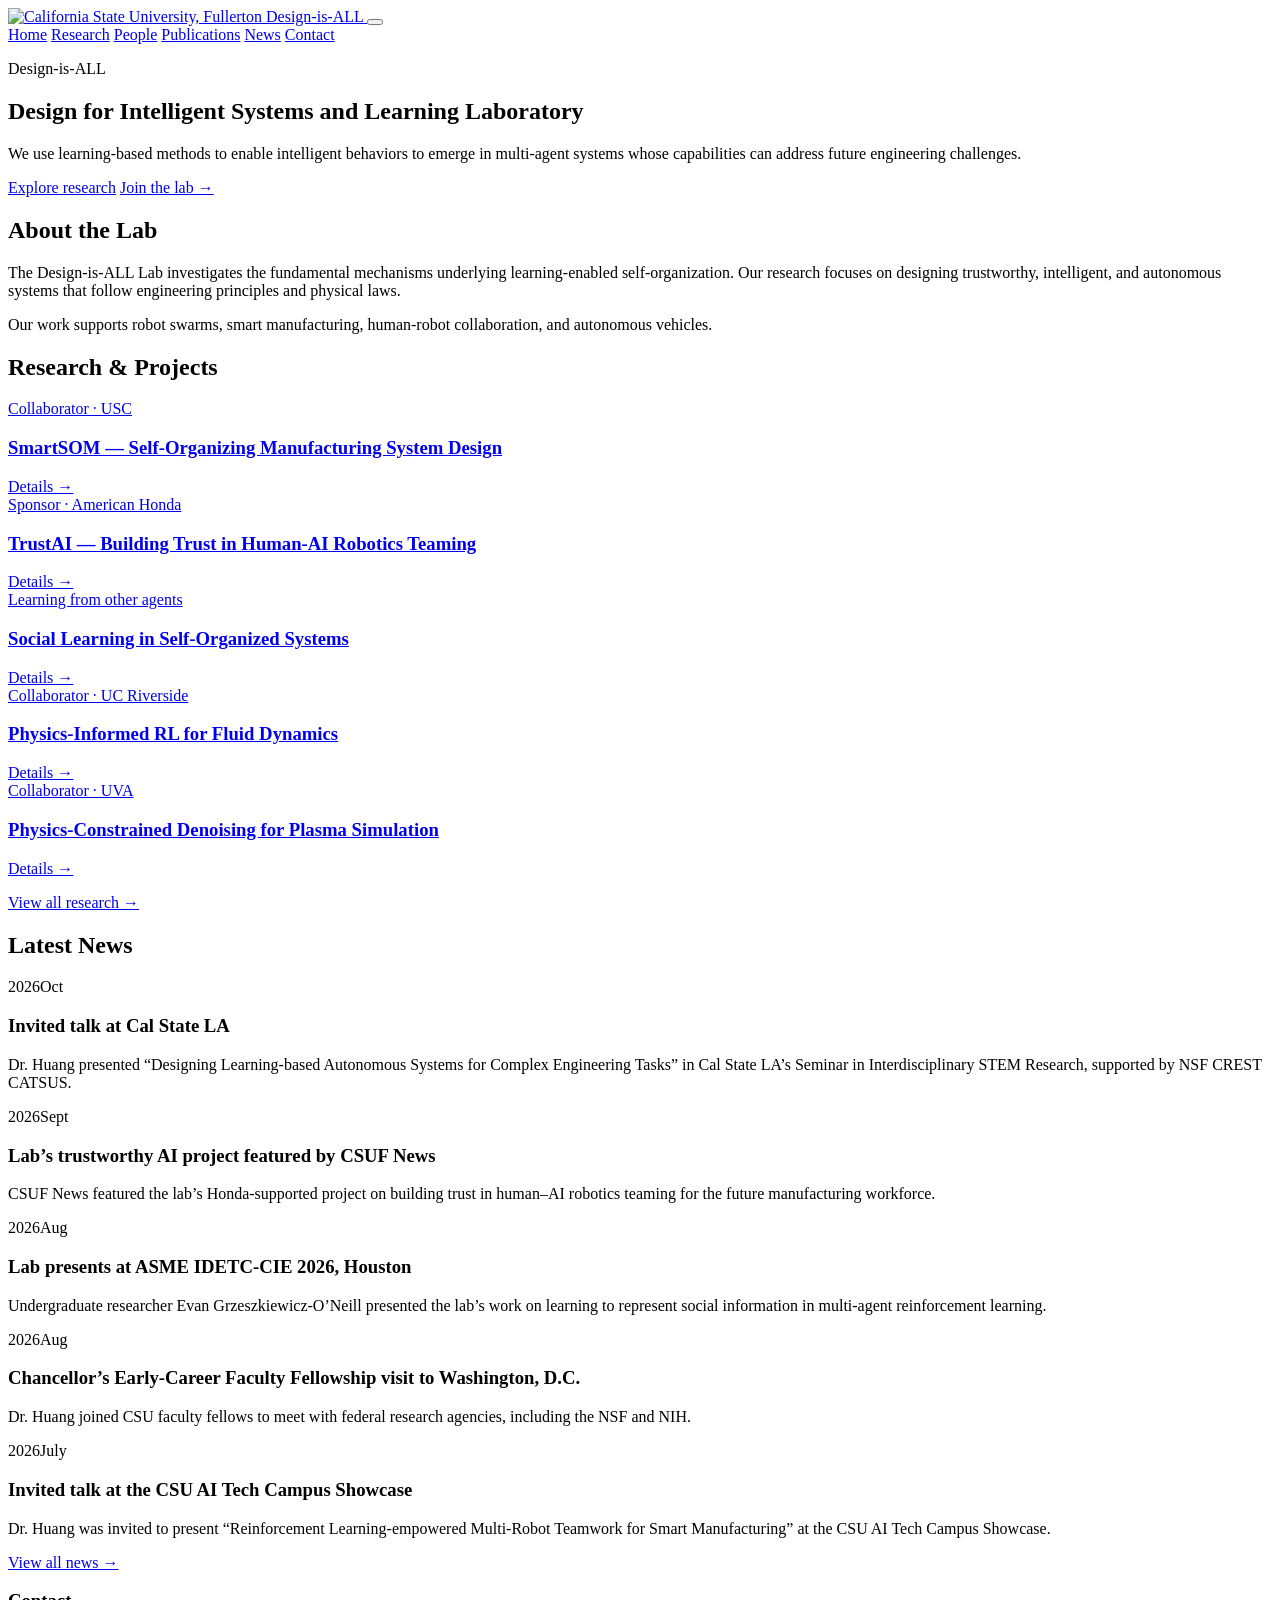
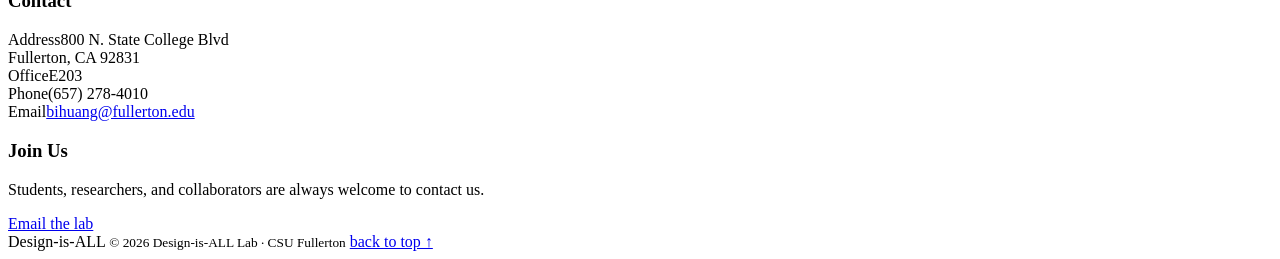
==== index.html @ df872aeb "Update People and News from Website-Content (Nov 2026) - People: new grad (Kevin Tran) and joint mem" ====
<!DOCTYPE html>
<html lang="en">
<head>
  <meta charset="UTF-8" />
  <meta name="viewport" content="width=device-width, initial-scale=1.0" />
  <title>Design-is-ALL Lab · CSU Fullerton</title>
  <meta name="description" content="Design for Intelligent Systems and Learning Laboratory — multi-agent reinforcement learning, self-organizing systems, and trustworthy AI at CSU Fullerton." />
  <link rel="preconnect" href="https://fonts.googleapis.com" />
  <link rel="preconnect" href="https://fonts.gstatic.com" crossorigin />
  <link href="https://fonts.googleapis.com/css2?family=Fraunces:opsz,wght@9..144,600;9..144,700&family=Sora:wght@300;400;500;600;700;800&family=Inter:wght@400;500;600;700&family=JetBrains+Mono:wght@400;500&display=swap" rel="stylesheet" />
  <link rel="stylesheet" href="assets/css/style.css" />
</head>
<body>

  <header class="site-header" id="top">
    <div class="container nav-inner">
      <a class="brand" href="#home">
        <img class="brand-badge" src="assets/images/csuf-seal.svg" alt="California State University, Fullerton" width="40" height="40" />
        <span class="brand-text">Design-is-ALL</span>
      </a>
      <button class="nav-toggle" aria-label="Menu" aria-expanded="false" aria-controls="primary-nav"><span></span><span></span><span></span></button>
      <nav class="primary-nav" id="primary-nav" aria-label="Primary">
        <a href="index.html">Home</a>
        <a href="research.html">Research</a>
        <a href="people.html">People</a>
        <a href="publications.html">Publications</a>
        <a href="news.html">News</a>
        <a href="contact.html">Contact</a>
      </nav>
    </div>
  </header>

  <main>
    <!-- HERO -->
    <section class="hero" id="home">
      <div class="container hero-inner">
        <p class="hero-short">Design-is-ALL</p>
        <h1>Design for Intelligent Systems and Learning Laboratory</h1>
        <p class="lead">We use learning-based methods to enable intelligent behaviors to emerge in multi-agent systems whose capabilities can address future engineering challenges.</p>
        <div class="hero-actions">
          <a class="btn btn-primary" href="#research">Explore research</a>
          <a class="btn btn-ghost" href="#contact">Join the lab &rarr;</a>
        </div>
      </div>
    </section>

    <!-- ABOUT THE LAB -->
    <section class="section band" id="about">
      <div class="container about-copy">
        <h2>About the Lab</h2>
        <p>The Design-is-ALL Lab investigates the fundamental mechanisms underlying learning-enabled self-organization. Our research focuses on designing trustworthy, intelligent, and autonomous systems that follow engineering principles and physical laws.</p>
        <p>Our work supports robot swarms, smart manufacturing, human-robot collaboration, and autonomous vehicles.</p>
      </div>
    </section>

    <!-- RESEARCH & PROJECTS (titles only — click through to the Research page) -->
    <section class="section" id="research">
      <div class="container">
        <div class="section-head">
          <h2>Research <span class="amp">&amp;</span> Projects</h2>
        </div>
        <div class="proj-grid">
          <a class="proj-card" href="research.html#smartsom">
            <div class="proj-main"><span class="tag">Collaborator · USC</span><h3>SmartSOM — Self-Organizing Manufacturing System Design</h3></div>
            <span class="proj-go">Details &rarr;</span>
          </a>
          <a class="proj-card" href="research.html#trustai">
            <div class="proj-main"><span class="tag">Sponsor · American Honda</span><h3>TrustAI — Building Trust in Human-AI Robotics Teaming</h3></div>
            <span class="proj-go">Details &rarr;</span>
          </a>
          <a class="proj-card" href="research.html#social-learning">
            <div class="proj-main"><span class="tag">Learning from other agents</span><h3>Social Learning in Self-Organized Systems</h3></div>
            <span class="proj-go">Details &rarr;</span>
          </a>
          <a class="proj-card" href="research.html#physics-rl">
            <div class="proj-main"><span class="tag">Collaborator · UC Riverside</span><h3>Physics-Informed RL for Fluid Dynamics</h3></div>
            <span class="proj-go">Details &rarr;</span>
          </a>
          <a class="proj-card" href="research.html#plasma">
            <div class="proj-main"><span class="tag">Collaborator · UVA</span><h3>Physics-Constrained Denoising for Plasma Simulation</h3></div>
            <span class="proj-go">Details &rarr;</span>
          </a>
        </div>
        <p class="research-more"><a class="btn btn-ghost" href="research.html">View all research &rarr;</a></p>
      </div>
    </section>

    <!-- LATEST NEWS -->
    <section class="section band" id="news">
      <div class="container">
        <div class="section-head">
          <h2>Latest News</h2>
        </div>
        <div class="news">
          <div class="news-item"><div class="date"><span class="yr">2026</span><span class="mo">Oct</span></div><div><h3>Invited talk at Cal State LA</h3><p>Dr. Huang presented &ldquo;Designing Learning-based Autonomous Systems for Complex Engineering Tasks&rdquo; in Cal State LA&rsquo;s Seminar in Interdisciplinary STEM Research, supported by NSF CREST CATSUS.</p></div></div>
          <div class="news-item"><div class="date"><span class="yr">2026</span><span class="mo">Sept</span></div><div><h3>Lab&rsquo;s trustworthy AI project featured by CSUF News</h3><p>CSUF News featured the lab&rsquo;s Honda-supported project on building trust in human&ndash;AI robotics teaming for the future manufacturing workforce.</p></div></div>
          <div class="news-item"><div class="date"><span class="yr">2026</span><span class="mo">Aug</span></div><div><h3>Lab presents at ASME IDETC-CIE 2026, Houston</h3><p>Undergraduate researcher Evan Grzeszkiewicz-O&rsquo;Neill presented the lab&rsquo;s work on learning to represent social information in multi-agent reinforcement learning.</p></div></div>
          <div class="news-item"><div class="date"><span class="yr">2026</span><span class="mo">Aug</span></div><div><h3>Chancellor&rsquo;s Early-Career Faculty Fellowship visit to Washington, D.C.</h3><p>Dr. Huang joined CSU faculty fellows to meet with federal research agencies, including the NSF and NIH.</p></div></div>
          <div class="news-item"><div class="date"><span class="yr">2026</span><span class="mo">July</span></div><div><h3>Invited talk at the CSU AI Tech Campus Showcase</h3><p>Dr. Huang was invited to present &ldquo;Reinforcement Learning-empowered Multi-Robot Teamwork for Smart Manufacturing&rdquo; at the CSU AI Tech Campus Showcase.</p></div></div>
        </div>
        <p class="research-more"><a class="btn btn-ghost" href="news.html">View all news &rarr;</a></p>
      </div>
    </section>

    <!-- CONTACT & JOIN US -->
    <section class="section" id="contact">
      <div class="container">
        <div class="contact-join">
          <div class="cj-box">
            <h3>Contact</h3>
            <div class="sticker-row"><span class="s-label">Address</span><span class="s-val">800 N. State College Blvd<br/>Fullerton, CA 92831</span></div>
            <div class="sticker-row"><span class="s-label">Office</span><span class="s-val">E203</span></div>
            <div class="sticker-row"><span class="s-label">Phone</span><span class="s-val">(657) 278-4010</span></div>
            <div class="sticker-row"><span class="s-label">Email</span><span class="s-val"><a href="mailto:bihuang@fullerton.edu">bihuang@fullerton.edu</a></span></div>
          </div>
          <div class="cj-box">
            <h3>Join Us</h3>
            <p>Students, researchers, and collaborators are always welcome to contact us.</p>
            <a class="btn btn-primary" href="mailto:bihuang@fullerton.edu?subject=Design-is-ALL%20Lab%20inquiry">Email the lab</a>
          </div>
        </div>
      </div>
    </section>
  </main>

  <footer class="site-footer">
    <div class="container footer-inner">
      <span class="footer-brand">Design-is-ALL</span>
      <small>&copy; <span id="year">2026</span> Design-is-ALL Lab · CSU Fullerton</small>
      <a href="#top" class="to-top">back to top &uarr;</a>
    </div>
  </footer>

  <script src="assets/js/main.js"></script>
</body>
</html>
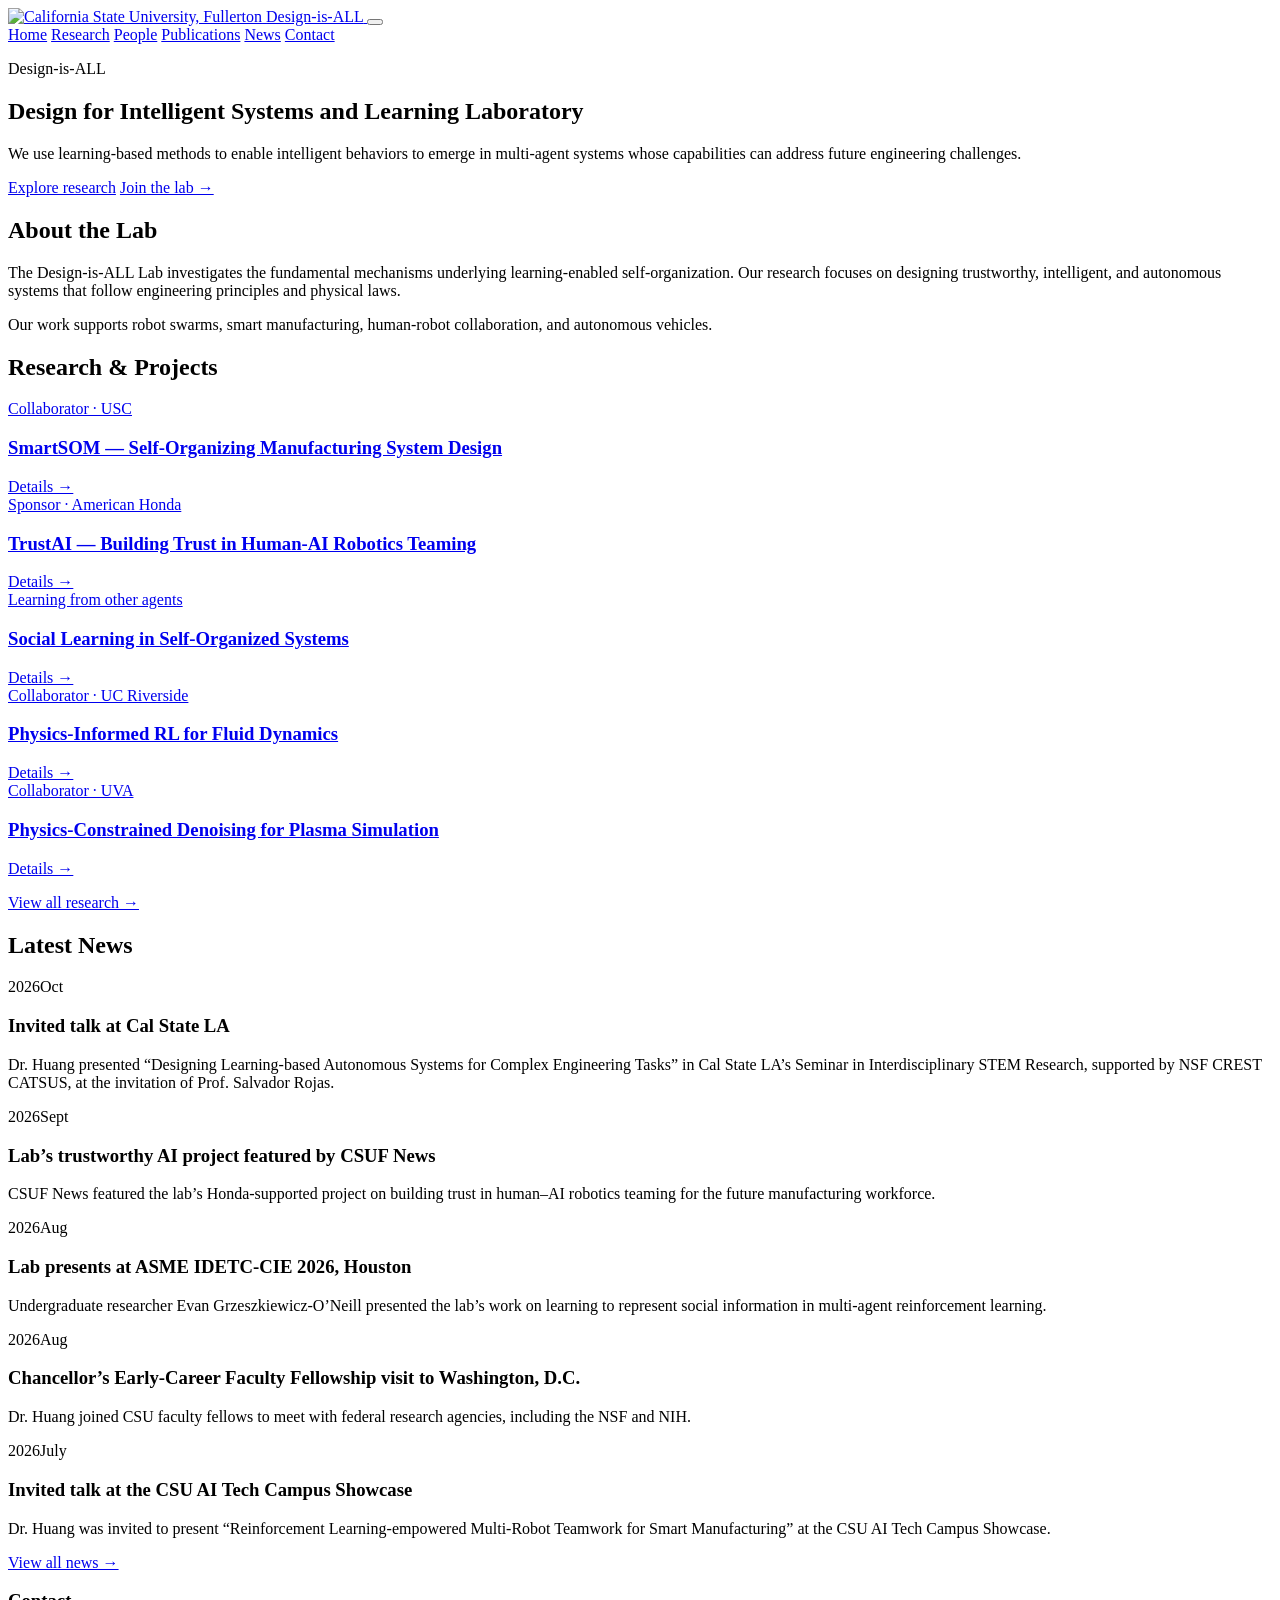
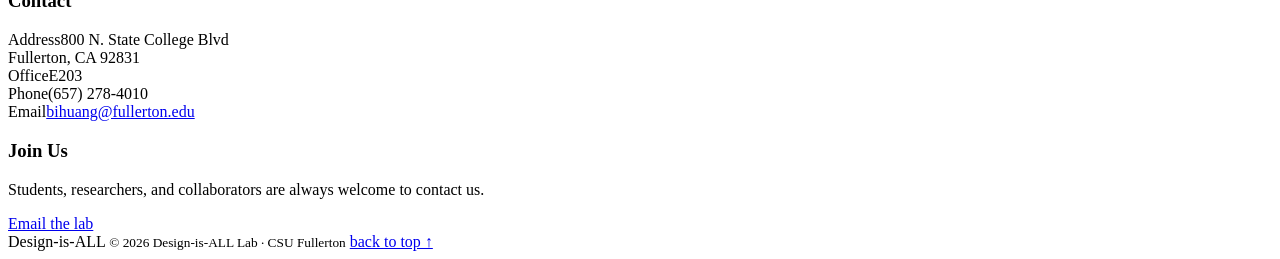
==== commit 210d8c56: "News: note Cal State LA talk was invited by Prof. Salvador Rojas Co-Authored-By: Claude Opus 5.5 <no" ====
--- a/index.html
+++ b/index.html
@@ -92,7 +92,7 @@
           <h2>Latest News</h2>
         </div>
         <div class="news">
-          <div class="news-item"><div class="date"><span class="yr">2026</span><span class="mo">Oct</span></div><div><h3>Invited talk at Cal State LA</h3><p>Dr. Huang presented &ldquo;Designing Learning-based Autonomous Systems for Complex Engineering Tasks&rdquo; in Cal State LA&rsquo;s Seminar in Interdisciplinary STEM Research, supported by NSF CREST CATSUS.</p></div></div>
+          <div class="news-item"><div class="date"><span class="yr">2026</span><span class="mo">Oct</span></div><div><h3>Invited talk at Cal State LA</h3><p>Dr. Huang presented &ldquo;Designing Learning-based Autonomous Systems for Complex Engineering Tasks&rdquo; in Cal State LA&rsquo;s Seminar in Interdisciplinary STEM Research, supported by NSF CREST CATSUS, at the invitation of Prof. Salvador Rojas.</p></div></div>
           <div class="news-item"><div class="date"><span class="yr">2026</span><span class="mo">Sept</span></div><div><h3>Lab&rsquo;s trustworthy AI project featured by CSUF News</h3><p>CSUF News featured the lab&rsquo;s Honda-supported project on building trust in human&ndash;AI robotics teaming for the future manufacturing workforce.</p></div></div>
           <div class="news-item"><div class="date"><span class="yr">2026</span><span class="mo">Aug</span></div><div><h3>Lab presents at ASME IDETC-CIE 2026, Houston</h3><p>Undergraduate researcher Evan Grzeszkiewicz-O&rsquo;Neill presented the lab&rsquo;s work on learning to represent social information in multi-agent reinforcement learning.</p></div></div>
           <div class="news-item"><div class="date"><span class="yr">2026</span><span class="mo">Aug</span></div><div><h3>Chancellor&rsquo;s Early-Career Faculty Fellowship visit to Washington, D.C.</h3><p>Dr. Huang joined CSU faculty fellows to meet with federal research agencies, including the NSF and NIH.</p></div></div>
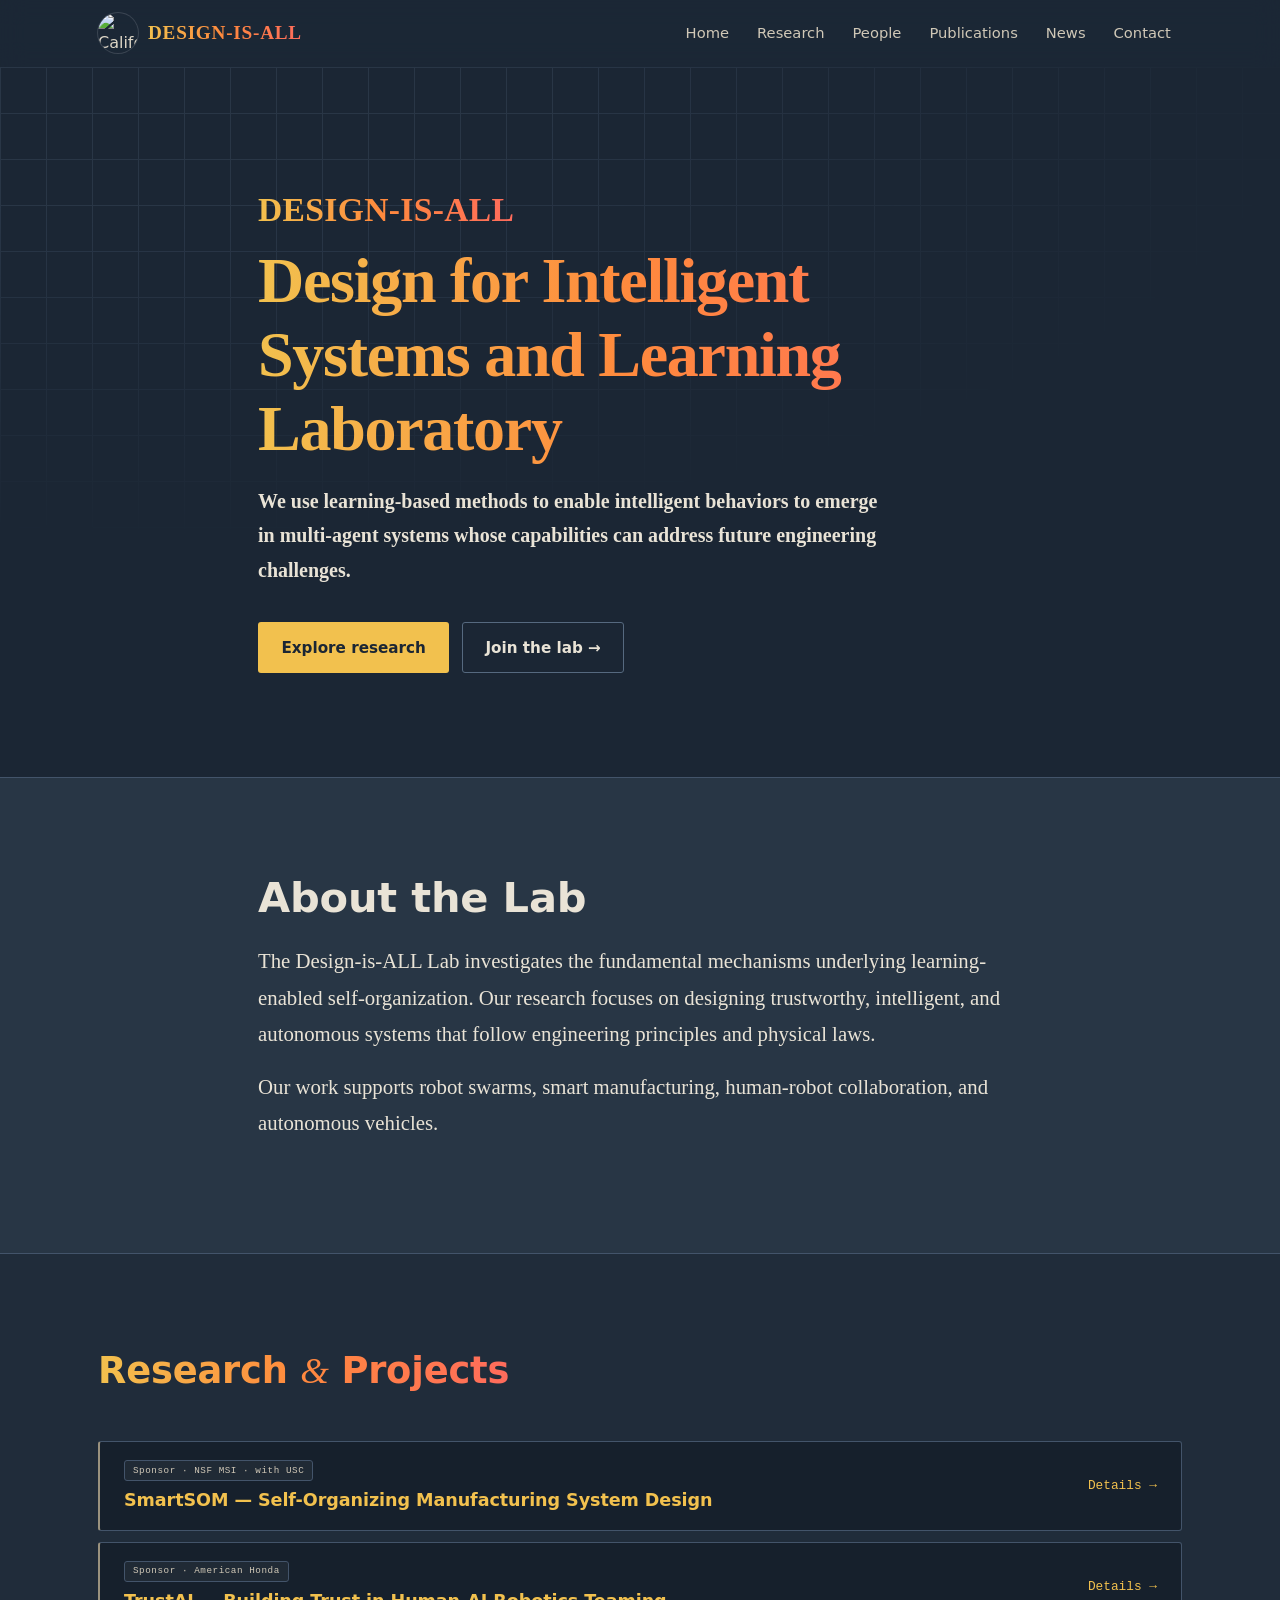
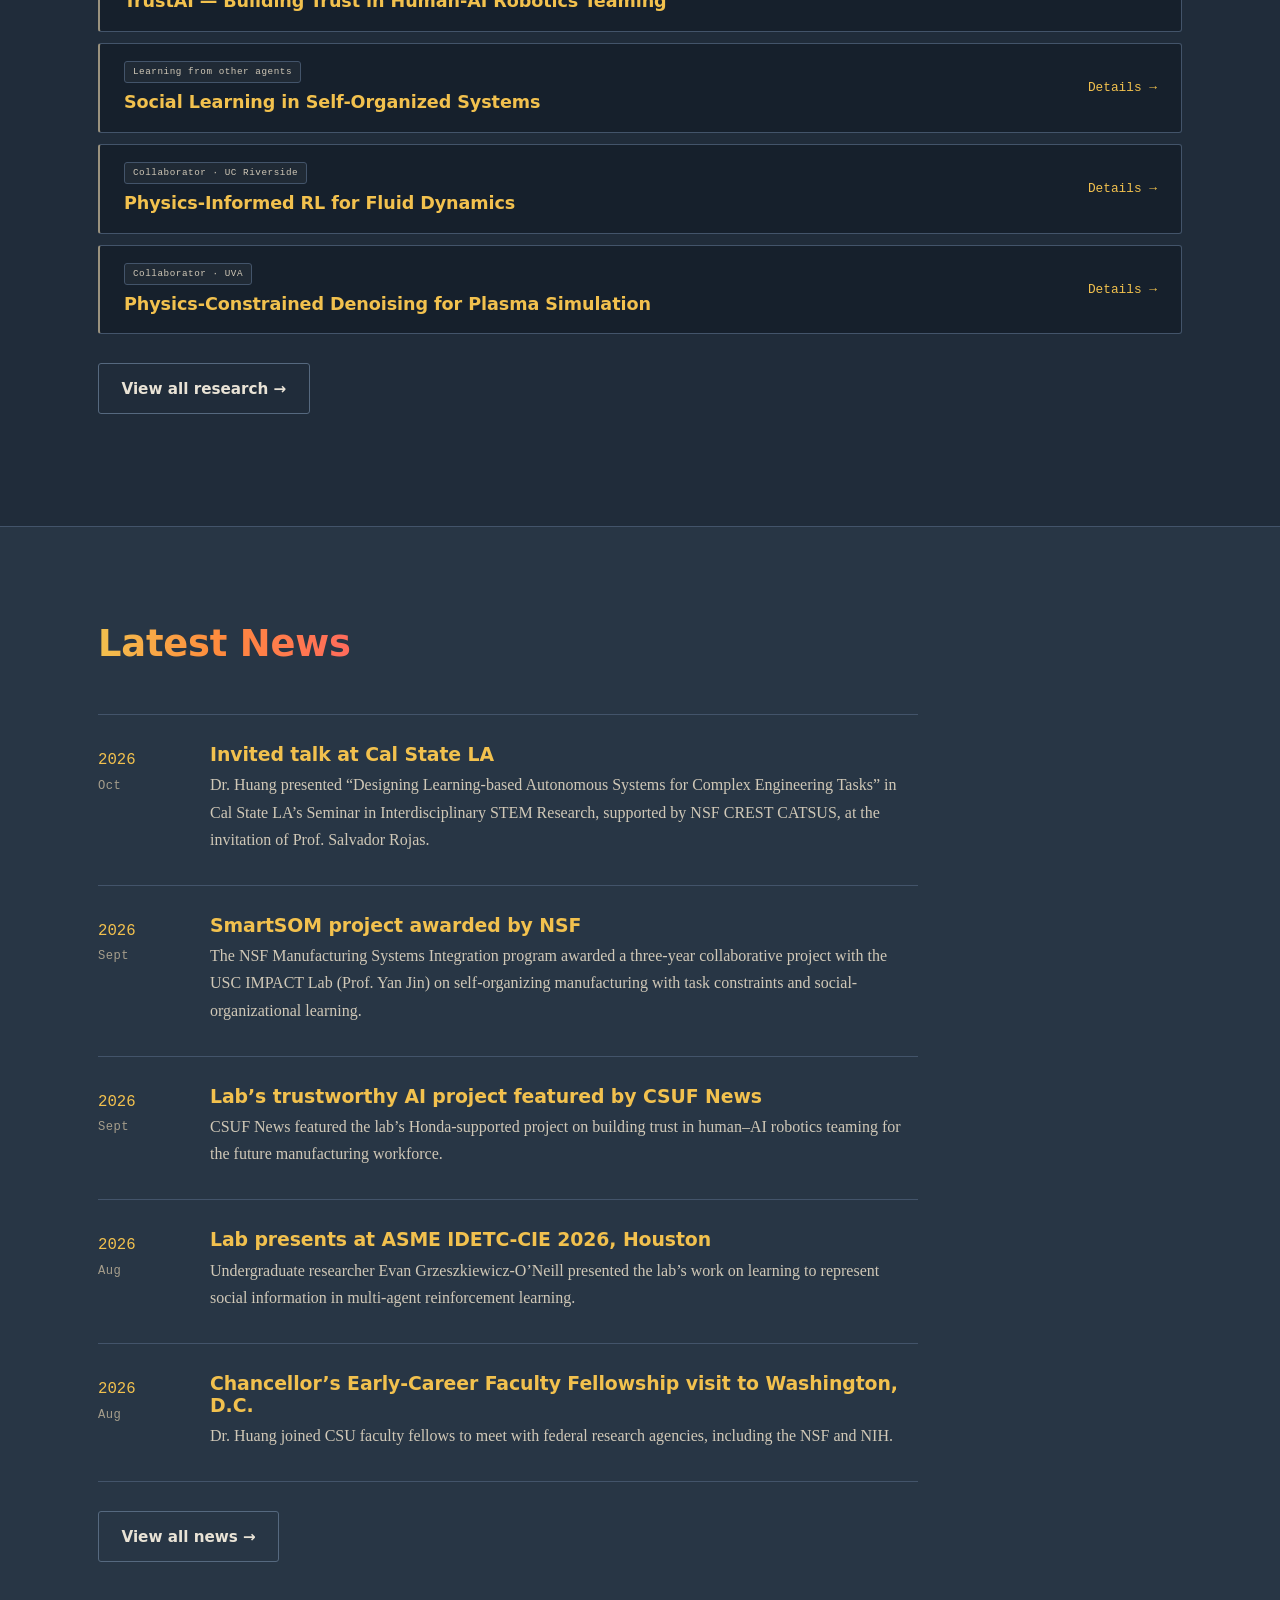
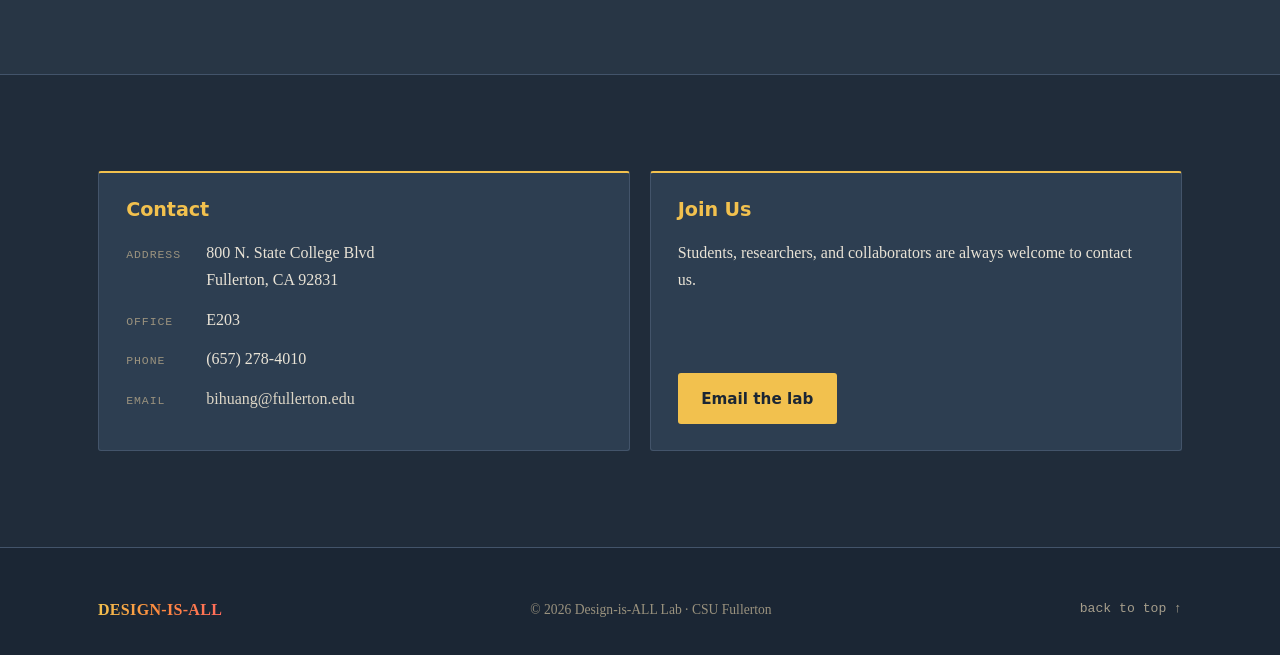
==== commit 3d8869cf: "Add NSF MSI SmartSOM award: news item, expanded project page, NSF logo and framework figure Co-Autho" ====
--- a/index.html
+++ b/index.html
@@ -61,7 +61,7 @@
         </div>
         <div class="proj-grid">
           <a class="proj-card" href="research.html#smartsom">
-            <div class="proj-main"><span class="tag">Collaborator · USC</span><h3>SmartSOM — Self-Organizing Manufacturing System Design</h3></div>
+            <div class="proj-main"><span class="tag">Sponsor · NSF MSI · with USC</span><h3>SmartSOM — Self-Organizing Manufacturing System Design</h3></div>
             <span class="proj-go">Details &rarr;</span>
           </a>
           <a class="proj-card" href="research.html#trustai">
@@ -93,10 +93,10 @@
         </div>
         <div class="news">
           <div class="news-item"><div class="date"><span class="yr">2026</span><span class="mo">Oct</span></div><div><h3>Invited talk at Cal State LA</h3><p>Dr. Huang presented &ldquo;Designing Learning-based Autonomous Systems for Complex Engineering Tasks&rdquo; in Cal State LA&rsquo;s Seminar in Interdisciplinary STEM Research, supported by NSF CREST CATSUS, at the invitation of Prof. Salvador Rojas.</p></div></div>
+          <div class="news-item"><div class="date"><span class="yr">2026</span><span class="mo">Sept</span></div><div><h3>SmartSOM project awarded by NSF</h3><p>The NSF Manufacturing Systems Integration program awarded a three-year collaborative project with the USC IMPACT Lab (Prof. Yan Jin) on self-organizing manufacturing with task constraints and social-organizational learning.</p></div></div>
           <div class="news-item"><div class="date"><span class="yr">2026</span><span class="mo">Sept</span></div><div><h3>Lab&rsquo;s trustworthy AI project featured by CSUF News</h3><p>CSUF News featured the lab&rsquo;s Honda-supported project on building trust in human&ndash;AI robotics teaming for the future manufacturing workforce.</p></div></div>
           <div class="news-item"><div class="date"><span class="yr">2026</span><span class="mo">Aug</span></div><div><h3>Lab presents at ASME IDETC-CIE 2026, Houston</h3><p>Undergraduate researcher Evan Grzeszkiewicz-O&rsquo;Neill presented the lab&rsquo;s work on learning to represent social information in multi-agent reinforcement learning.</p></div></div>
           <div class="news-item"><div class="date"><span class="yr">2026</span><span class="mo">Aug</span></div><div><h3>Chancellor&rsquo;s Early-Career Faculty Fellowship visit to Washington, D.C.</h3><p>Dr. Huang joined CSU faculty fellows to meet with federal research agencies, including the NSF and NIH.</p></div></div>
-          <div class="news-item"><div class="date"><span class="yr">2026</span><span class="mo">July</span></div><div><h3>Invited talk at the CSU AI Tech Campus Showcase</h3><p>Dr. Huang was invited to present &ldquo;Reinforcement Learning-empowered Multi-Robot Teamwork for Smart Manufacturing&rdquo; at the CSU AI Tech Campus Showcase.</p></div></div>
         </div>
         <p class="research-more"><a class="btn btn-ghost" href="news.html">View all news &rarr;</a></p>
       </div>
--- a/assets/css/style.css
+++ b/assets/css/style.css
@@ -0,0 +1,442 @@
+/* =========================================================
+   Design-is-ALL Lab — "layered steel" theme
+   Dark, immersive, rigorous. Silver + bronze accents.
+   Recolor the whole site from the variables below.
+   ========================================================= */
+
+:root {
+  /* layered steel — deep to light */
+  --bg:        #202c3a;   /* page base — steel, not black */
+  --bg-deep:   #1b2634;   /* hero / deepest bands — still steel */
+  --bg-band:   #283645;   /* alternating section band */
+  --panel:     #2d3e51;   /* cards */
+  --panel-2:   #35485d;   /* raised / hover */
+  --line:      #43546a;   /* hairline borders */
+  --line-2:    #56697f;   /* stronger border */
+
+  --steel-500: #9a927e;   /* warm faint labels */
+  --steel-400: #a69e8c;   /* warm muted text */
+  --steel-300: #d0c8b7;   /* warm secondary text */
+  --steel-200: #e9e3d6;   /* warm strong body text (ivory) */
+
+  --text:      #f2c14e;   /* headings — richer, warmer gold */
+  --body:      #e9e3d6;   /* body copy — warm ivory */
+
+  /* accents */
+  --silver:    #ddd6c6;   /* warm link */
+  --silver-dim:#bdb4a1;
+  --bronze:    #f2c14e;   /* warm pop — richer gold */
+  --bronze-dim:#b07c4d;
+
+  --maxw: 1140px;
+  --radius: 3px;          /* sharp, not pill */
+  --font: 'Inter', system-ui, -apple-system, 'Segoe UI', Roboto, sans-serif;
+  --serif: 'Palatino', 'Palatino Linotype', 'Book Antiqua', 'URW Palladio L', P052, Georgia, serif;
+  --display:   'Fraunces', 'Palatino', Georgia, serif;   /* big title */
+  --display-2: 'Sora', 'Inter', system-ui, sans-serif;   /* subtitles / section headings */
+  --mono: 'JetBrains Mono', ui-monospace, 'SF Mono', Menlo, monospace;
+}
+
+* { box-sizing: border-box; }
+html { scroll-behavior: smooth; scroll-padding-top: 78px; }
+body {
+  margin: 0;
+  background: var(--bg);
+  color: var(--body);
+  font-family: var(--serif);
+  line-height: 1.72;
+  font-size: 16px;
+  -webkit-font-smoothing: antialiased;
+  text-rendering: optimizeLegibility;
+}
+
+h1, h2, h3, h4 { color: var(--text); font-optical-sizing: auto; font-weight: 700; line-height: 1.16; letter-spacing: -0.005em; margin: 0 0 .5em; }
+h1 { font-family: var(--display); }             /* big title — Fraunces */
+h2, h3, h4 { font-family: var(--display-2); }   /* subtitles — Sora */
+/* section subtitles share the title's gradient; item titles (h3) stay solid gold */
+h2 {
+  color: #ff9a3d; /* fallback if gradient-text unsupported */
+  background: linear-gradient(92deg, #f2c14e 0%, #ff8a3d 48%, #ff6b5c 100%);
+  -webkit-background-clip: text; background-clip: text; -webkit-text-fill-color: transparent;
+  width: fit-content;
+}
+/* keep UI chrome in the sans; body contents render in the serif (Palatino) */
+.brand, .primary-nav a, .nav-cta, .btn, .footer-brand { font-family: var(--font); }
+p { margin: 0 0 1rem; }
+a { color: var(--silver); text-decoration: none; transition: color .15s; }
+a:hover { color: var(--bronze); }
+img { max-width: 100%; display: block; }
+.amp { font-family: var(--serif); font-style: italic; font-weight: 400; }
+
+.container { width: 100%; max-width: var(--maxw); margin: 0 auto; padding: 0 28px; }
+.band { background: var(--bg-band); }
+
+/* mono kicker / eyebrow */
+.kicker {
+  font-family: var(--mono);
+  font-size: .78rem;
+  letter-spacing: .12em;
+  color: var(--bronze);
+  margin: 0 0 1rem;
+  display: block;
+}
+
+/* ---------- header / nav ---------- */
+.site-header {
+  position: sticky; top: 0; z-index: 60;
+  background: rgba(27,38,52,.82);
+  backdrop-filter: blur(12px) saturate(140%);
+  border-bottom: 1px solid transparent;
+  transition: border-color .25s, background .25s;
+}
+.site-header.scrolled { border-bottom-color: var(--line); background: rgba(27,38,52,.94); }
+.nav-inner { display: flex; align-items: center; justify-content: space-between; height: 66px; }
+
+.brand { display: inline-flex; align-items: center; gap: 10px; }
+.brand-badge { flex: none; display: block; width: 40px; height: 40px; border-radius: 50%; box-shadow: 0 0 0 1px rgba(255,255,255,.14); }
+.brand-text {
+  font-family: var(--serif); font-weight: 700; font-size: 1.2rem; letter-spacing: .04em; text-transform: uppercase;
+  color: #ff9a3d; /* fallback if gradient-text unsupported */
+  background: linear-gradient(92deg, #f2c14e 0%, #ff8a3d 48%, #ff6b5c 100%);
+  -webkit-background-clip: text; background-clip: text; -webkit-text-fill-color: transparent;
+}
+.brand .dot { color: var(--bronze); }
+.brand .thin { color: var(--steel-400); font-weight: 400; }
+
+.primary-nav { display: flex; align-items: center; gap: .35rem; }
+.primary-nav a {
+  color: var(--steel-300); font-size: .92rem; font-weight: 500;
+  padding: .5rem .7rem; border-radius: var(--radius); position: relative;
+}
+.primary-nav a:hover { color: var(--text); }
+.primary-nav a.active { color: var(--text); }
+.primary-nav a.active::after {
+  content: ""; position: absolute; left: .7rem; right: .7rem; bottom: .15rem;
+  height: 1px; background: var(--bronze);
+}
+.nav-cta {
+  color: var(--bg-deep) !important; background: var(--bronze);
+  padding: .45rem 1rem !important; margin-left: .4rem; font-weight: 600;
+}
+.nav-cta:hover { background: #f7cd68; color: var(--bg-deep) !important; }
+
+.nav-toggle { display: none; flex-direction: column; gap: 5px; background: none; border: 0; cursor: pointer; padding: 8px; }
+.nav-toggle span { width: 24px; height: 2px; background: var(--steel-300); transition: .25s; }
+.nav-toggle[aria-expanded="true"] span:nth-child(1) { transform: translateY(7px) rotate(45deg); }
+.nav-toggle[aria-expanded="true"] span:nth-child(2) { opacity: 0; }
+.nav-toggle[aria-expanded="true"] span:nth-child(3) { transform: translateY(-7px) rotate(-45deg); }
+
+/* ---------- hero ---------- */
+.hero { position: relative; background: var(--bg-deep); border-bottom: 1px solid var(--line); overflow: hidden; }
+.hero::before {
+  content: ""; position: absolute; inset: 0;
+  background-image: linear-gradient(var(--line) 1px, transparent 1px), linear-gradient(90deg, var(--line) 1px, transparent 1px);
+  background-size: 46px 46px; opacity: .35;
+  -webkit-mask-image: radial-gradient(120% 90% at 15% 0%, #000 25%, transparent 75%);
+          mask-image: radial-gradient(120% 90% at 15% 0%, #000 25%, transparent 75%);
+}
+.hero-inner { position: relative; z-index: 1; padding: 7.5rem 28px 6.5rem; max-width: 820px; }
+.hero h1 {
+  font-size: clamp(2.3rem, 5.5vw, 4rem);
+  letter-spacing: -0.02em;
+  margin-bottom: 1.1rem;
+  color: #ff9a3d; /* fallback if gradient-text unsupported */
+  background: linear-gradient(92deg, #f2c14e 0%, #ff8a3d 48%, #ff6b5c 100%);
+  -webkit-background-clip: text;
+          background-clip: text;
+  -webkit-text-fill-color: transparent;
+}
+.hero .lead { font-size: clamp(1.05rem, 2vw, 1.25rem); color: var(--steel-200); font-weight: 600; max-width: 640px; }
+.hero-short {
+  font-family: var(--serif);                /* Palatino — the body/content voice */
+  font-size: clamp(1.5rem, 3vw, 2.1rem);
+  font-weight: 600;
+  text-transform: uppercase;
+  letter-spacing: .01em;
+  line-height: 1.35;
+  margin: 0 0 .7rem;
+  width: fit-content;
+  color: #ff9a3d; /* fallback if gradient-text unsupported */
+  background: linear-gradient(92deg, #f2c14e 0%, #ff8a3d 48%, #ff6b5c 100%);
+  -webkit-background-clip: text;
+          background-clip: text;
+  -webkit-text-fill-color: transparent;
+}
+.hero-actions { display: flex; flex-wrap: wrap; gap: .8rem; margin-top: 2.2rem; }
+
+/* ---------- buttons ---------- */
+.btn { display: inline-block; font-weight: 600; font-size: .95rem; padding: .72rem 1.4rem; border-radius: var(--radius); border: 1px solid transparent; transition: all .16s; cursor: pointer; }
+.btn-primary { background: var(--bronze); color: var(--bg-deep); }
+.btn-primary:hover { background: #f7cd68; color: var(--bg-deep); transform: translateY(-1px); }
+.btn-ghost { border-color: var(--line-2); color: var(--steel-200); }
+.btn-ghost:hover { border-color: var(--bronze); color: var(--bronze); }
+
+/* ---------- sections ---------- */
+.section { padding: 6rem 0; border-bottom: 1px solid var(--line); }
+.section-head { max-width: 720px; margin-bottom: 3rem; }
+.section-head h2 { font-size: clamp(1.7rem, 3.5vw, 2.3rem); }
+.section-sub { color: var(--steel-400); font-size: 1.05rem; margin: 0; }
+
+/* ---------- home extras ---------- */
+.about-copy { max-width: 820px; }
+.about-copy p { color: var(--steel-200); font-size: 1.3rem; line-height: 1.75; }
+.about-copy h2 { color: var(--steel-200); background: none; -webkit-text-fill-color: var(--steel-200); font-size: clamp(1.9rem, 4vw, 2.6rem); }
+.about-grid { display: grid; grid-template-columns: auto 1fr; gap: 1.2rem; align-items: start; }
+.about-head h2 {
+  writing-mode: vertical-rl; transform: rotate(180deg); line-height: 1; margin: 0;
+  font-family: var(--serif); color: var(--steel-200); font-weight: 400; background: none; -webkit-text-fill-color: var(--steel-200);
+}
+.about-body p { color: var(--steel-200); font-size: 1.08rem; }
+.about-body p:last-child { margin-bottom: 0; }
+@media (max-width: 760px) {
+  .about-grid { grid-template-columns: 1fr; gap: 1rem; }
+  .about-head h2 { writing-mode: horizontal-tb; }
+}
+
+/* ---------- research / project tiles ---------- */
+.tiles { display: grid; grid-template-columns: repeat(2, 1fr); gap: 1.25rem; }
+.tile {
+  background: var(--panel); border: 1px solid var(--line); border-top: 2px solid var(--steel-500);
+  border-radius: var(--radius); padding: 1.7rem 1.6rem; transition: border-color .18s, transform .18s, background .18s;
+}
+.tile:hover { transform: translateY(-3px); border-top-color: var(--bronze); background: var(--panel-2); }
+.tile .num { font-family: var(--mono); font-size: .82rem; color: var(--bronze); }
+.tile h3 { font-size: 1.22rem; margin: .5rem 0 .6rem; }
+.tile p { color: var(--steel-300); margin: 0; font-size: .98rem; }
+.tile .meta { margin-top: 1rem; font-size: .85rem; color: var(--steel-400); font-family: var(--mono); }
+.tile .meta a { color: var(--steel-300); }
+.tile .meta a:hover { color: var(--bronze); }
+.tag { display: inline-block; font-family: var(--mono); font-size: .72rem; letter-spacing: .05em; color: var(--silver-dim); border: 1px solid var(--line-2); padding: .2rem .55rem; border-radius: var(--radius); margin-bottom: .9rem; }
+
+/* ---------- people ---------- */
+.pi { display: grid; grid-template-columns: 150px 1fr; gap: 2rem; align-items: start; }
+.pi-photo { width: 150px; height: 150px; border-radius: 50%; overflow: hidden; background: var(--panel-2); border: 1px solid var(--line-2); }
+.pi-photo img { width: 100%; height: 100%; object-fit: cover; display: block; }
+.pi h3 { font-size: 1.4rem; margin-bottom: .2rem; }
+.pi .role { color: var(--bronze); font-family: var(--mono); font-size: .85rem; margin-bottom: 1rem; }
+.pi .bio p { color: var(--steel-300); font-size: .96rem; }
+
+.people-sub { font-family: var(--mono); font-size: .8rem; letter-spacing: .1em; color: var(--steel-400); margin: 2.6rem 0 1.1rem; padding-bottom: .5rem; border-bottom: 1px solid var(--line); }
+.people-grid { display: grid; grid-template-columns: repeat(4, 1fr); gap: .7rem; }
+.person { background: var(--panel); border: 1px solid var(--line); border-radius: var(--radius); padding: .8rem .9rem; transition: border-color .15s; }
+.person:hover { border-color: var(--line-2); }
+.person .n { color: var(--text); font-size: .95rem; font-weight: 500; }
+.person .d { color: var(--steel-400); font-size: .82rem; }
+.person a { color: inherit; }
+.person a:hover .n { color: var(--bronze); }
+.collab-grid { display: grid; grid-template-columns: repeat(2, 1fr); gap: .8rem; }
+.collab { display: flex; align-items: center; gap: .9rem; background: var(--panel); border: 1px solid var(--line); border-left: 2px solid var(--steel-500); border-radius: 0; padding: .9rem 1.1rem; }
+.collab-photo { width: 54px; height: 54px; border-radius: 50%; object-fit: cover; flex: none; border: 1px solid var(--line-2); }
+.collab-text { min-width: 0; }
+.collab .n { color: var(--text); font-weight: 500; }
+.collab .d { color: var(--steel-400); font-size: .88rem; }
+
+/* ---------- publications ---------- */
+.pub-group { font-family: var(--mono); font-size: .82rem; letter-spacing: .08em; color: var(--bronze); margin: 2.2rem 0 1.1rem; }
+.pub-group:first-of-type { margin-top: 0; }
+.pub-list { list-style: none; margin: 0; padding: 0; }
+.pub-list:first-of-type { counter-reset: pub; }
+.pub {
+  display: grid; grid-template-columns: 2.4rem 1fr; gap: .6rem; padding: 1rem 0; border-top: 1px solid var(--line);
+}
+.pub::before { counter-increment: pub; content: counter(pub, decimal-leading-zero); font-family: var(--mono); font-size: .8rem; color: var(--steel-500); padding-top: .15rem; }
+.pub .t { color: var(--text); font-weight: 500; }
+.pub .t a { color: var(--text); }
+.pub .t a:hover { color: #f7cd68; }
+.pub .m { color: var(--steel-400); font-size: .9rem; }
+.pub .m em { color: var(--steel-300); font-style: italic; }
+.pub .badge { font-family: var(--mono); font-size: .72rem; color: var(--bronze); border: 1px solid var(--line-2); padding: 0 .4rem; border-radius: var(--radius); margin-left: .3rem; }
+
+/* ---------- news ---------- */
+.news { display: grid; gap: 0; max-width: 820px; }
+.news.news-full { max-width: 1000px; }
+.news-item { display: grid; grid-template-columns: 5.5rem 1fr; gap: 1.5rem; padding: 1.8rem 0; border-top: 1px solid var(--line); }
+.news-item:last-child { border-bottom: 1px solid var(--line); }
+.news-item .date { font-family: var(--mono); padding-top: .2rem; }
+.news-item .date .yr { display: block; font-size: .98rem; color: var(--bronze); font-weight: 500; }
+.news-item .date .mo { display: block; font-size: .76rem; letter-spacing: .04em; color: var(--steel-400); margin-top: .1rem; }
+.news-item h3 { font-size: 1.18rem; margin-bottom: .35rem; }
+.news-item p { color: var(--steel-300); margin: 0 0 .2rem; font-size: 1rem; line-height: 1.7; }
+.news-item p .paper { font-style: italic; color: var(--steel-200); }
+
+/* acknowledgments / fine print inside a news item */
+.n-thanks { font-size: .9rem; color: var(--steel-400); line-height: 1.65; margin-top: .7rem; }
+.n-thanks b { color: var(--steel-300); font-weight: 600; }
+
+/* News page lead banner */
+.news-banner { margin: 0 0 2.6rem; border: 1px solid var(--line); border-radius: var(--radius); overflow: hidden; background: var(--panel); }
+.news-banner img { width: 100%; height: clamp(220px, 34vw, 360px); object-fit: cover; object-position: center 42%; display: block; }
+.news-banner figcaption { font-family: var(--mono); font-size: .74rem; letter-spacing: .05em; color: var(--steel-400); padding: .65rem .95rem; border-top: 1px solid var(--line); }
+
+/* Photo gallery inside a news item — uniform-height row, wraps, keeps aspect ratios */
+.n-gallery { display: flex; flex-wrap: wrap; gap: .8rem; margin-top: 1.2rem; align-items: flex-start; }
+.n-gallery figure { margin: 0; }
+.n-gallery img {
+  height: 300px; width: auto; max-width: 100%;
+  border-radius: 6px; border: 1px solid var(--line-2);
+  box-shadow: 0 8px 22px rgba(0,0,0,.32);
+  display: block;
+}
+/* larger single "feature" photo (e.g. the IDETC team shot) */
+.n-feature { margin: 1.2rem 0 0; }
+.n-feature img {
+  width: 100%; max-width: 380px; height: auto;
+  border-radius: 8px; border: 1px solid var(--line-2);
+  box-shadow: 0 8px 22px rgba(0,0,0,.32); display: block;
+}
+
+/* two-column text + tall photo (e.g. the local-tour collage) */
+.n-split { display: grid; grid-template-columns: 1fr 300px; gap: 2rem; align-items: start; }
+.n-split .n-text { min-width: 0; }
+.n-side { margin: 0; }
+.n-side img {
+  width: 100%; height: auto;
+  border-radius: 8px; border: 1px solid var(--line-2);
+  box-shadow: 0 8px 22px rgba(0,0,0,.32); display: block;
+}
+
+@media (max-width: 720px) {
+  .n-split { grid-template-columns: 1fr; gap: 1.2rem; }
+  .n-side { max-width: 340px; }
+}
+@media (max-width: 640px) {
+  .news-item { grid-template-columns: 1fr; gap: .55rem; }
+  .news-item .date { display: flex; gap: .4rem; align-items: baseline; }
+  .news-item .date .mo { margin-top: 0; }
+  .n-gallery img { height: auto; width: 100%; }
+}
+
+/* ---------- join ---------- */
+.join-inner { max-width: 720px; }
+.join-inner p { color: var(--steel-200); font-size: 1.1rem; }
+
+/* ---------- contact ---------- */
+.contact-grid { display: grid; grid-template-columns: repeat(auto-fit, minmax(200px, 1fr)); gap: 1.5rem; }
+.contact-grid .label { font-family: var(--mono); font-size: .78rem; letter-spacing: .08em; color: var(--steel-500); margin-bottom: .35rem; }
+.contact-grid .val { color: var(--steel-200); }
+
+/* ---------- project cards (home research grid — titles only, click through) ---------- */
+.proj-grid { display: grid; grid-template-columns: 1fr; gap: .7rem; }
+.proj-card {
+  display: flex; flex-direction: row; align-items: center; justify-content: space-between; gap: 1.5rem;
+  background: #16202c; border: 1px solid var(--line); border-left: 2px solid var(--steel-500);
+  border-radius: var(--radius); padding: 1.1rem 1.5rem;
+  transition: border-color .18s, transform .18s, background .18s;
+}
+.proj-card:hover { transform: translateX(3px); border-left-color: var(--bronze); background: #1e2a38; }
+.proj-main { display: flex; flex-direction: column; gap: .55rem; align-items: flex-start; }
+.proj-card .tag {
+  margin-bottom: 0; font-size: .58rem; letter-spacing: .06em; padding: .12rem .5rem;
+  color: var(--steel-300); background: rgba(255,255,255,.045); border-color: var(--line);
+}
+.proj-card h3 { font-size: 1.1rem; line-height: 1.25; margin: 0; }
+.proj-go { font-family: var(--mono); font-size: .8rem; color: var(--bronze); flex: none; }
+.proj-card:hover .proj-go { color: #f7cd68; }
+.research-more { margin-top: 1.8rem; }
+@media (max-width: 560px) { .proj-card { flex-direction: column; align-items: flex-start; gap: .8rem; } }
+
+/* ---------- contact + join (combined) ---------- */
+.contact-join { display: grid; grid-template-columns: 1fr 1fr; gap: 1.2rem; align-items: stretch; }
+.cj-box {
+  background: var(--panel); border: 1px solid var(--line); border-top: 2px solid var(--bronze);
+  border-radius: var(--radius); padding: 1.6rem 1.7rem;
+  display: flex; flex-direction: column;
+}
+.cj-box h3 { font-size: 1.2rem; margin-bottom: 1.1rem; }
+.cj-box p { color: var(--steel-200); margin-bottom: 1.3rem; }
+.sticker-row { display: flex; gap: 1rem; align-items: baseline; margin-bottom: .75rem; }
+.s-label { font-family: var(--mono); font-size: .72rem; letter-spacing: .08em; text-transform: uppercase; color: var(--steel-500); min-width: 64px; flex: none; }
+.s-val { color: var(--steel-200); }
+.cj-box .btn { margin-top: auto; align-self: flex-start; }
+@media (max-width: 760px) { .contact-join { grid-template-columns: 1fr; } }
+
+/* ---------- sub-page hero + research detail page ---------- */
+.subhero { background: var(--bg-deep); border-bottom: 1px solid var(--line); padding: 4.6rem 0 3.6rem; position: relative; overflow: hidden; }
+.subhero::before {
+  content: ""; position: absolute; inset: 0;
+  background-image: linear-gradient(var(--line) 1px, transparent 1px), linear-gradient(90deg, var(--line) 1px, transparent 1px);
+  background-size: 46px 46px; opacity: .3;
+  -webkit-mask-image: radial-gradient(120% 90% at 15% 0%, #000 25%, transparent 75%);
+          mask-image: radial-gradient(120% 90% at 15% 0%, #000 25%, transparent 75%);
+}
+.subhero .container { position: relative; z-index: 1; }
+.subhero h1 {
+  font-family: var(--display); font-optical-sizing: auto; font-weight: 700;
+  font-size: clamp(2rem, 4.5vw, 3.2rem); letter-spacing: -0.015em; margin-bottom: .7rem;
+  color: #ff9a3d; background: linear-gradient(92deg, #f2c14e 0%, #ff8a3d 48%, #ff6b5c 100%);
+  -webkit-background-clip: text; background-clip: text; -webkit-text-fill-color: transparent; width: fit-content;
+}
+.subhero .lead { color: var(--steel-200); max-width: 660px; font-size: clamp(1.05rem, 2vw, 1.2rem); font-weight: 600; margin: 0; }
+
+.rproj-body { max-width: 860px; }
+.rproj-body h2 { font-size: clamp(1.3rem, 2.6vw, 1.7rem); margin-bottom: .7rem; color: var(--text); background: none; -webkit-text-fill-color: var(--text); }
+.rproj-body p { color: var(--steel-300); font-size: 1.05rem; max-width: 100%; font-weight: 600; }
+.rproj-body .meta { font-family: var(--serif); font-weight: 700; font-size: 1rem; color: var(--steel-300); margin-top: 1.2rem; }
+.rfig { margin: 1.6rem 0 0; max-width: 100%; background: #ffffff; border: 1px solid var(--line); border-radius: var(--radius); padding: 14px; }
+.rfig img { display: block; width: 100%; height: auto; }
+.rproj-split { max-width: 860px; display: grid; grid-template-columns: 1fr auto; gap: 2rem; align-items: start; }
+.rproj-split .rproj-body { min-width: 0; max-width: none; }
+.rfig-side { margin-top: .3rem; max-width: 300px; flex: none; }
+@media (max-width: 720px) { .rproj-split { grid-template-columns: 1fr; gap: 1.4rem; } .rfig-side { max-width: 100%; } }
+.fig-row { display: grid; grid-template-columns: repeat(2, 1fr); gap: 1rem; margin: 1.6rem 0 0; max-width: 100%; }
+.fig-row figure { margin: 0; background: #ffffff; border: 1px solid var(--line); border-radius: var(--radius); padding: 12px; }
+.fig-row img { display: block; width: 100%; height: auto; }
+@media (max-width: 720px) { .fig-row { grid-template-columns: 1fr; } }
+.sponsor-logo { margin: 1.4rem 0 0; background: #ffffff; border: 1px solid var(--line); border-radius: var(--radius); padding: 10px 16px; width: fit-content; }
+.sponsor-logo img { display: block; height: 42px; width: auto; }
+@media (max-width: 720px) {
+  .rproj { grid-template-columns: 1fr; gap: 1.1rem; }
+  .rproj-head { flex-direction: row; align-items: center; gap: 1.1rem; }
+}
+
+/* ---------- footer ---------- */
+.site-footer { background: var(--bg-deep); padding: 3rem 0 2rem; }
+.footer-inner { display: flex; flex-wrap: wrap; gap: 1rem; justify-content: space-between; align-items: center; }
+.footer-brand {
+  font-family: var(--serif); font-weight: 700; letter-spacing: .02em; text-transform: uppercase;
+  color: #ff9a3d; /* fallback if gradient-text unsupported */
+  background: linear-gradient(92deg, #f2c14e 0%, #ff8a3d 48%, #ff6b5c 100%);
+  -webkit-background-clip: text; background-clip: text; -webkit-text-fill-color: transparent;
+}
+.site-footer small { color: var(--steel-500); font-size: .85rem; }
+.to-top { font-family: var(--mono); font-size: .82rem; color: var(--steel-400); }
+.to-top:hover { color: var(--bronze); }
+
+/* ---------- responsive ---------- */
+@media (max-width: 860px) {
+  .tiles { grid-template-columns: 1fr; }
+  .people-grid { grid-template-columns: repeat(2, 1fr); }
+  .collab-grid { grid-template-columns: 1fr; }
+  .pi { grid-template-columns: 140px 1fr; gap: 1.4rem; }
+}
+@media (max-width: 640px) {
+  .nav-toggle { display: flex; }
+  .primary-nav {
+    position: absolute; top: 66px; left: 0; right: 0; flex-direction: column; align-items: stretch; gap: 0;
+    background: var(--bg-deep); border-bottom: 1px solid var(--line);
+    max-height: 0; overflow: hidden; transition: max-height .3s ease; padding: 0 16px;
+  }
+  .primary-nav.open { max-height: 460px; padding: 10px 16px 18px; }
+  .primary-nav a { padding: .8rem .4rem; }
+  .nav-cta { margin: .5rem 0 0; text-align: center; }
+  .hero-inner { padding: 5rem 24px 4.5rem; }
+  .section { padding: 4rem 0; }
+  .people-grid { grid-template-columns: 1fr 1fr; }
+  .pi { grid-template-columns: 1fr; }
+  .pi-photo { max-width: 180px; }
+}
+
+/* ---------- funded-project details (research page) ---------- */
+.rproj-body .award-title { font-family: var(--serif); font-style: italic; color: var(--steel-200); font-size: 1.08rem; margin: 0 0 1.2rem; }
+.award-facts { margin: 0 0 1.8rem; padding: 1rem 1.2rem; background: var(--panel); border: 1px solid var(--line); border-left: 3px solid var(--bronze); border-radius: var(--radius); display: grid; gap: .65rem; }
+.award-facts div { display: grid; grid-template-columns: 8.5rem 1fr; gap: 1rem; }
+.award-facts dt { font-family: var(--mono); font-size: .76rem; letter-spacing: .06em; text-transform: uppercase; color: var(--steel-400); padding-top: .2rem; }
+.award-facts dd { margin: 0; color: var(--steel-200); font-size: .98rem; line-height: 1.6; }
+.award-facts a { color: var(--bronze); }
+.rproj-body .rsub { font-size: 1.12rem; margin: 1.6rem 0 .5rem; color: var(--bronze); }
+.rtasks { margin: .3rem 0 0; padding-left: 1.2rem; color: var(--steel-300); }
+.rtasks li { margin: 0 0 .65rem; line-height: 1.65; font-size: 1.02rem; }
+.rtasks b { color: var(--steel-200); }
+.rfig figcaption { font-family: var(--mono); font-size: .74rem; color: #55606d; margin-top: .6rem; text-align: center; }
+.sponsor-logo-lg img { height: 72px; }
+@media (max-width: 720px) { .award-facts div { grid-template-columns: 1fr; gap: .15rem; } }
